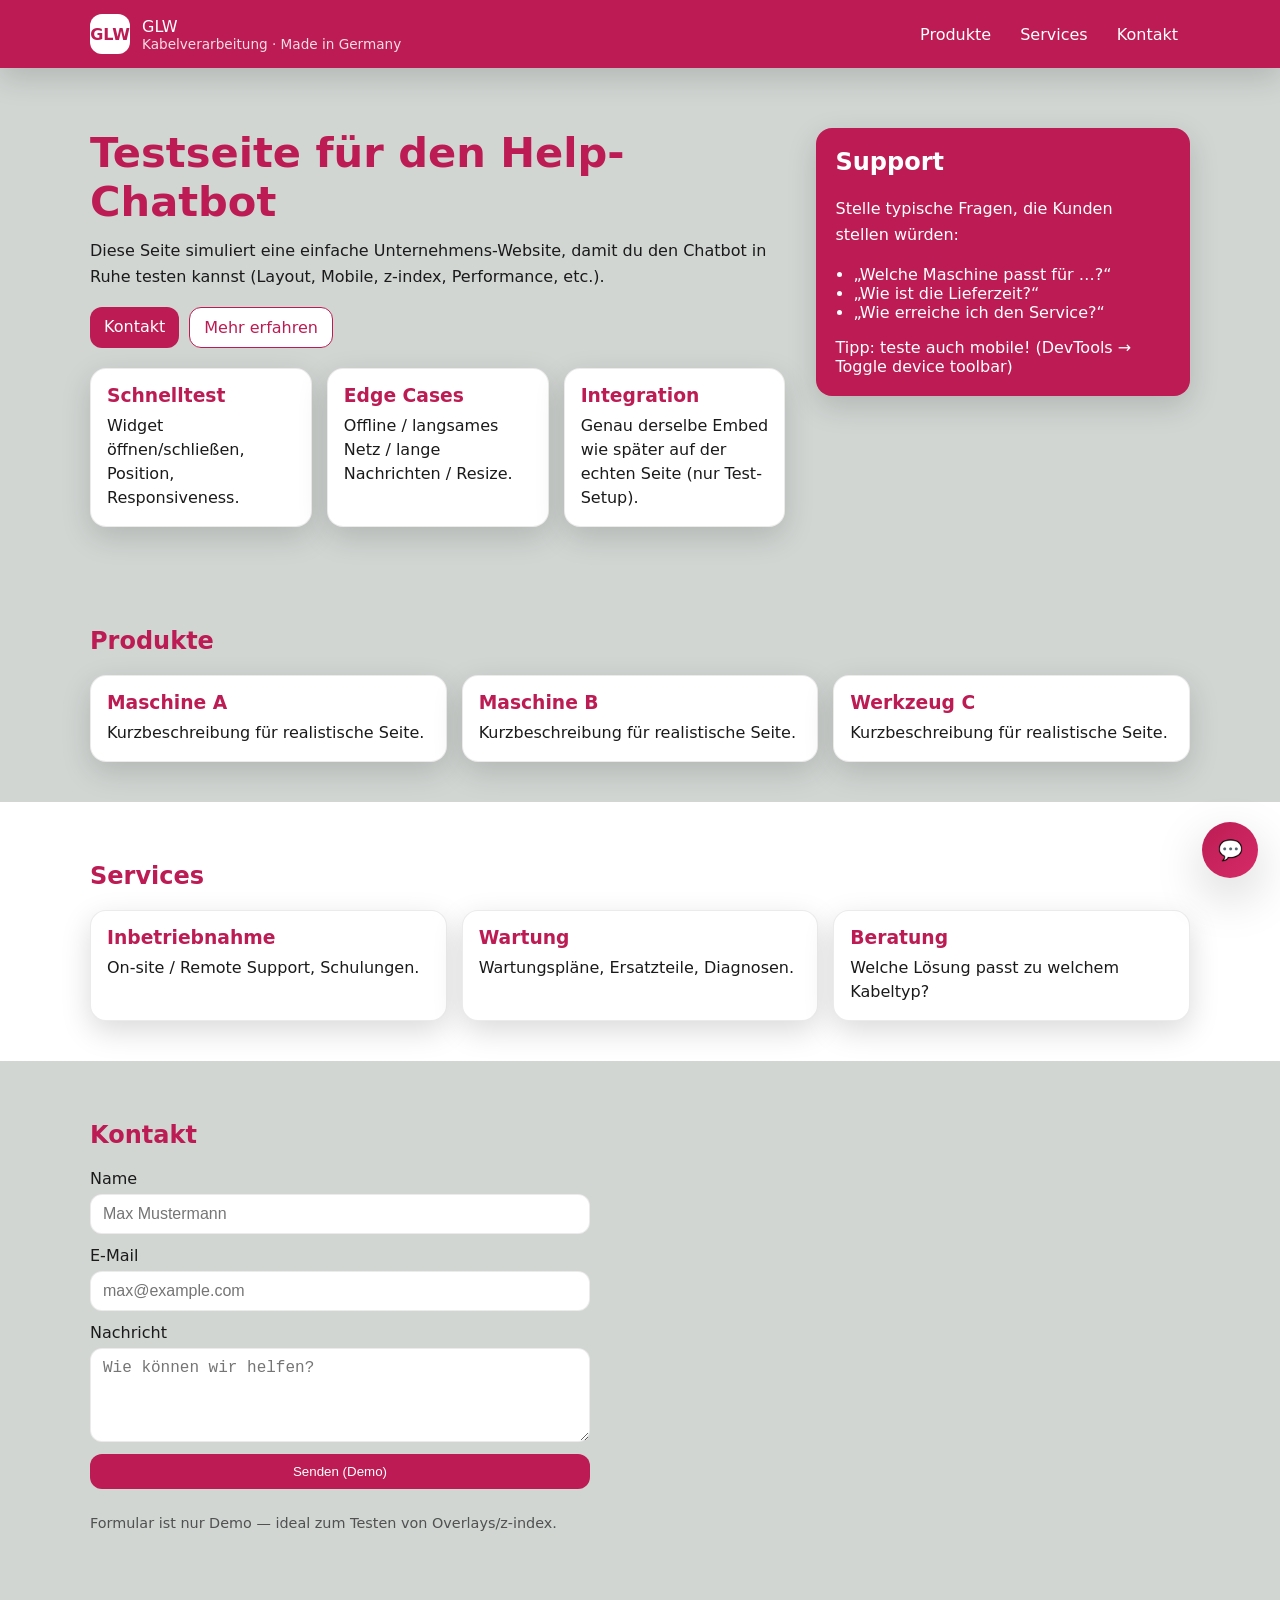
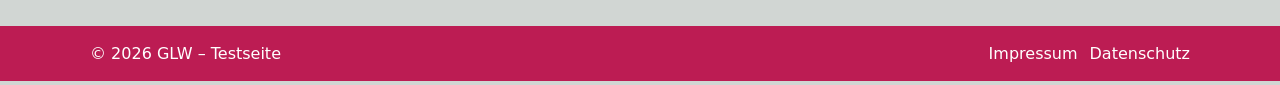
==== index.html @ 139de0b7 "Add files via upload Added all the required files: index.html widget.html style.css app.js favi" ====
<!doctype html>
<html lang="de">
<head>
  <meta charset="utf-8" />
  <meta name="viewport" content="width=device-width, initial-scale=1" />
  <title>GLW – Testseite</title>
  <meta name="description" content="Testseite zur Integration des Help-Chatbots." />

  <link rel="icon" href="favicon.ico" />
  <link rel="stylesheet" href="style.css" />
</head>

<body>
  <header class="header">
    <div class="container header__inner">
      <div class="brand">
        <div class="brand__logo">GLW</div>
        <div class="brand__text">
          <div class="brand__name">GLW</div>
          <div class="brand__tagline">Kabelverarbeitung · Made in Germany</div>
        </div>
      </div>

      <nav class="nav">
        <a href="#produkte">Produkte</a>
        <a href="#services">Services</a>
        <a href="#kontakt">Kontakt</a>
      </nav>
    </div>
  </header>

  <main>
    <section class="hero">
      <div class="container hero__inner">
        <div>
          <h1>Testseite für den Help-Chatbot</h1>
          <p>
            Diese Seite simuliert eine einfache Unternehmens-Website, damit du den Chatbot in Ruhe testen kannst
            (Layout, Mobile, z-index, Performance, etc.).
          </p>

          <div class="hero__actions">
            <a class="btn btn--primary" href="#kontakt">Kontakt</a>
            <a class="btn btn--ghost" href="#services">Mehr erfahren</a>
          </div>

          <div class="info-cards">
            <div class="card">
              <h3>Schnelltest</h3>
              <p>Widget öffnen/schließen, Position, Responsiveness.</p>
            </div>
            <div class="card">
              <h3>Edge Cases</h3>
              <p>Offline / langsames Netz / lange Nachrichten / Resize.</p>
            </div>
            <div class="card">
              <h3>Integration</h3>
              <p>Genau derselbe Embed wie später auf der echten Seite (nur Test-Setup).</p>
            </div>
          </div>
        </div>

        <aside class="hero__aside">
          <div class="panel">
            <h2>Support</h2>
            <p>Stelle typische Fragen, die Kunden stellen würden:</p>
            <ul>
              <li>„Welche Maschine passt für …?“</li>
              <li>„Wie ist die Lieferzeit?“</li>
              <li>„Wie erreiche ich den Service?“</li>
            </ul>

            <div class="note">
              Tipp: teste auch mobile! (DevTools → Toggle device toolbar)
            </div>
          </div>
        </aside>
      </div>
    </section>

    <section id="produkte" class="section">
      <div class="container">
        <h2>Produkte</h2>
        <div class="grid">
          <div class="card">
            <h3>Maschine A</h3>
            <p>Kurzbeschreibung für realistische Seite.</p>
          </div>
          <div class="card">
            <h3>Maschine B</h3>
            <p>Kurzbeschreibung für realistische Seite.</p>
          </div>
          <div class="card">
            <h3>Werkzeug C</h3>
            <p>Kurzbeschreibung für realistische Seite.</p>
          </div>
        </div>
      </div>
    </section>

    <section id="services" class="section section--alt">
      <div class="container">
        <h2>Services</h2>
        <div class="grid">
          <div class="card">
            <h3>Inbetriebnahme</h3>
            <p>On-site / Remote Support, Schulungen.</p>
          </div>
          <div class="card">
            <h3>Wartung</h3>
            <p>Wartungspläne, Ersatzteile, Diagnosen.</p>
          </div>
          <div class="card">
            <h3>Beratung</h3>
            <p>Welche Lösung passt zu welchem Kabeltyp?</p>
          </div>
        </div>
      </div>
    </section>

    <section id="kontakt" class="section">
      <div class="container">
        <h2>Kontakt</h2>
        <form class="form" onsubmit="return false;">
          <label>
            Name
            <input type="text" placeholder="Max Mustermann" />
          </label>
          <label>
            E-Mail
            <input type="email" placeholder="max@example.com" />
          </label>
          <label>
            Nachricht
            <textarea rows="4" placeholder="Wie können wir helfen?"></textarea>
          </label>
          <button class="btn btn--primary" type="submit" id="fakeSubmit">Senden (Demo)</button>
          <p class="form__hint">Formular ist nur Demo — ideal zum Testen von Overlays/z-index.</p>
        </form>
      </div>
    </section>
  </main>

  <footer class="footer">
    <div class="container footer__inner">
      <div>© <span id="year"></span> GLW – Testseite</div>
      <div class="footer__links">
        <a href="#">Impressum</a>
        <a href="#">Datenschutz</a>
      </div>
    </div>
  </footer>

  <script src="app.js"></script>

  <!-- ✅ Chatbot launcher (shows only a button until clicked) -->
  <button id="glw-chat-launcher" aria-label="Open help chat">💬</button>

  <script>
    (function () {
      const BTN_ID = "glw-chat-launcher";
      const IFRAME_ID = "glw-chat-iframe";

      const btn = document.getElementById(BTN_ID);

      // Style the floating button
      Object.assign(btn.style, {
        position: "fixed",
        right: "22px",
        bottom: "22px",
        width: "56px",
        height: "56px",
        borderRadius: "999px",
        border: "none",
        cursor: "pointer",
        zIndex: "999999",
        color: "#fff",
        fontSize: "20px",
        lineHeight: "1",
        boxShadow: "0 18px 50px rgba(2,6,23,.18)",
        background: "linear-gradient(135deg, #bc1c53, #d62b67)",
      });

      function openChat() {
        const iframe = document.createElement("iframe");
        iframe.id = IFRAME_ID;
        iframe.src = "/widget.html";
        iframe.title = "GLW Help Bot";
        iframe.setAttribute("allow", "clipboard-read; clipboard-write");

        const isMobile = window.matchMedia("(max-width: 520px)").matches;

        Object.assign(iframe.style, {
          position: "fixed",
          right: "22px",
          bottom: "90px",
          width: isMobile ? "calc(100vw - 24px)" : "392px",
          height: isMobile ? "70vh" : "568px",
          maxWidth: "calc(100vw - 44px)",
          maxHeight: "calc(100vh - 130px)",
          border: "0",
          borderRadius: "20px",
          zIndex: "999999",
          background: "transparent",
          boxShadow: "0 18px 50px rgba(2,6,23,.18)",

          /* ✅ IMPORTANT: prevent blank/grey panel while iframe loads */
          opacity: "0",
          transition: "opacity 180ms ease",
          pointerEvents: "none",
        });

        if (isMobile) {
          iframe.style.right = "12px";
          iframe.style.bottom = "84px";
        }

        iframe.onload = () => {
          iframe.style.opacity = "1";
          iframe.style.pointerEvents = "auto";
        };

        document.body.appendChild(iframe);

        btn.textContent = "✕";
        btn.setAttribute("aria-label", "Close help chat");
      }

      function closeChat() {
        const iframe = document.getElementById(IFRAME_ID);
        if (iframe) iframe.remove();
        btn.textContent = "💬";
        btn.setAttribute("aria-label", "Open help chat");
      }

      function toggleChat() {
        const iframe = document.getElementById(IFRAME_ID);
        if (iframe) closeChat();
        else openChat();
      }

      btn.addEventListener("click", toggleChat);

      // Optional: close when ESC pressed
      window.addEventListener("keydown", (e) => {
        if (e.key === "Escape") closeChat();
      });
    })();
  </script>
</body>
</html>
---- style.css ----
:root{
  --bg: #d1d6d3;
  --primary: #bc1c53;
  --primary-dark: #991645;
  --text-light: #ffffff;
  --text-dark: #1a1a1a;
  --card: #ffffff;
  --border: rgba(0,0,0,0.08);
  --shadow: 0 10px 30px rgba(0,0,0,0.15);
  --radius: 16px;
}

*{ box-sizing: border-box; }
html,body{ margin:0; padding:0; }

body{
  font-family: system-ui, -apple-system, Segoe UI, Roboto, Arial, sans-serif;
  background: var(--bg);
  color: var(--text-dark);
  min-height: 100vh;
}

a{ text-decoration:none; color: inherit; }

.container{
  width: min(1100px, calc(100% - 32px));
  margin: 0 auto;
}

/* HEADER */
.header{
  background: var(--primary);
  color: var(--text-light);
  position: sticky;
  top: 0;
  z-index: 50;
  box-shadow: var(--shadow);
}

.header__inner{
  display:flex;
  align-items:center;
  justify-content:space-between;
  padding:14px 0;
}

.brand{
  display:flex;
  align-items:center;
  gap:12px;
}

.brand__logo{
  width:40px;
  height:40px;
  border-radius:12px;
  background: var(--text-light);
  color: var(--primary);
  display:grid;
  place-items:center;
  font-weight:bold;
}

.brand__tagline{
  font-size:0.85rem;
  opacity:0.85;
}

.nav a{
  padding:8px 12px;
  border-radius:10px;
  transition:0.2s;
}

.nav a:hover{
  background: rgba(255,255,255,0.2);
}

/* HERO */
.hero{
  padding:60px 0 40px;
}

.hero__inner{
  display:grid;
  grid-template-columns: 1.3fr 0.7fr;
  gap:30px;
  align-items:start;
}

.hero h1{
  margin:0 0 12px;
  font-size:2.6rem;
  color: var(--primary);
}

.hero p{
  margin:0 0 18px;
  line-height:1.6;
}

.hero__actions{
  display:flex;
  gap:10px;
  flex-wrap:wrap;
  margin-bottom:20px;
}

/* BUTTONS */
.btn{
  padding:10px 14px;
  border-radius:12px;
  border:none;
  cursor:pointer;
  font-weight:500;
}

.btn--primary{
  background: var(--primary);
  color: var(--text-light);
}

.btn--primary:hover{
  background: var(--primary-dark);
}

.btn--ghost{
  background: #ffffff;
  border: 1px solid var(--primary);
  color: var(--primary);
}

.btn--ghost:hover{
  background: var(--primary);
  color: white;
}

/* CARDS */
.card{
  background: var(--card);
  border-radius: var(--radius);
  padding:16px;
  box-shadow: var(--shadow);
  border: 1px solid var(--border);
}

.card h3{
  margin:0 0 8px;
  color: var(--primary);
}

.card p{
  margin:0;
  line-height:1.5;
}

/* INFO CARDS GRID */
.info-cards,
.grid{
  display:grid;
  grid-template-columns: repeat(3, 1fr);
  gap:15px;
}

/* PANEL (RIGHT SIDE HERO) */
.panel{
  background: var(--primary);
  color: var(--text-light);
  padding:20px;
  border-radius: var(--radius);
  box-shadow: var(--shadow);
}

.panel h2{
  margin-top:0;
}

.panel ul{
  padding-left:18px;
}

/* SECTIONS */
.section{
  padding:40px 0;
}

.section--alt{
  background: #ffffff;
}

.section h2{
  margin-bottom:20px;
  color: var(--primary);
}

/* FORM */
.form{
  display:grid;
  gap:12px;
  max-width:500px;
}

label{
  display:grid;
  gap:6px;
}

input, textarea{
  padding:10px 12px;
  border-radius:12px;
  border:1px solid var(--border);
  font-size:1rem;
}

input:focus, textarea:focus{
  outline:none;
  border-color: var(--primary);
  box-shadow: 0 0 0 3px rgba(188,28,83,0.2);
}

.form__hint{
  font-size:0.9rem;
  opacity:0.7;
}

/* FOOTER */
.footer{
  background: var(--primary);
  color: var(--text-light);
  padding:18px 0;
  margin-top:40px;
}

.footer__inner{
  display:flex;
  justify-content:space-between;
  flex-wrap:wrap;
  gap:10px;
}

.footer__links{
  display:flex;
  gap:12px;
}

.footer__links a:hover{
  text-decoration:underline;
}

/* RESPONSIVE */
@media (max-width: 900px){
  .hero__inner{
    grid-template-columns: 1fr;
  }

  .info-cards,
  .grid{
    grid-template-columns: 1fr;
  }
}
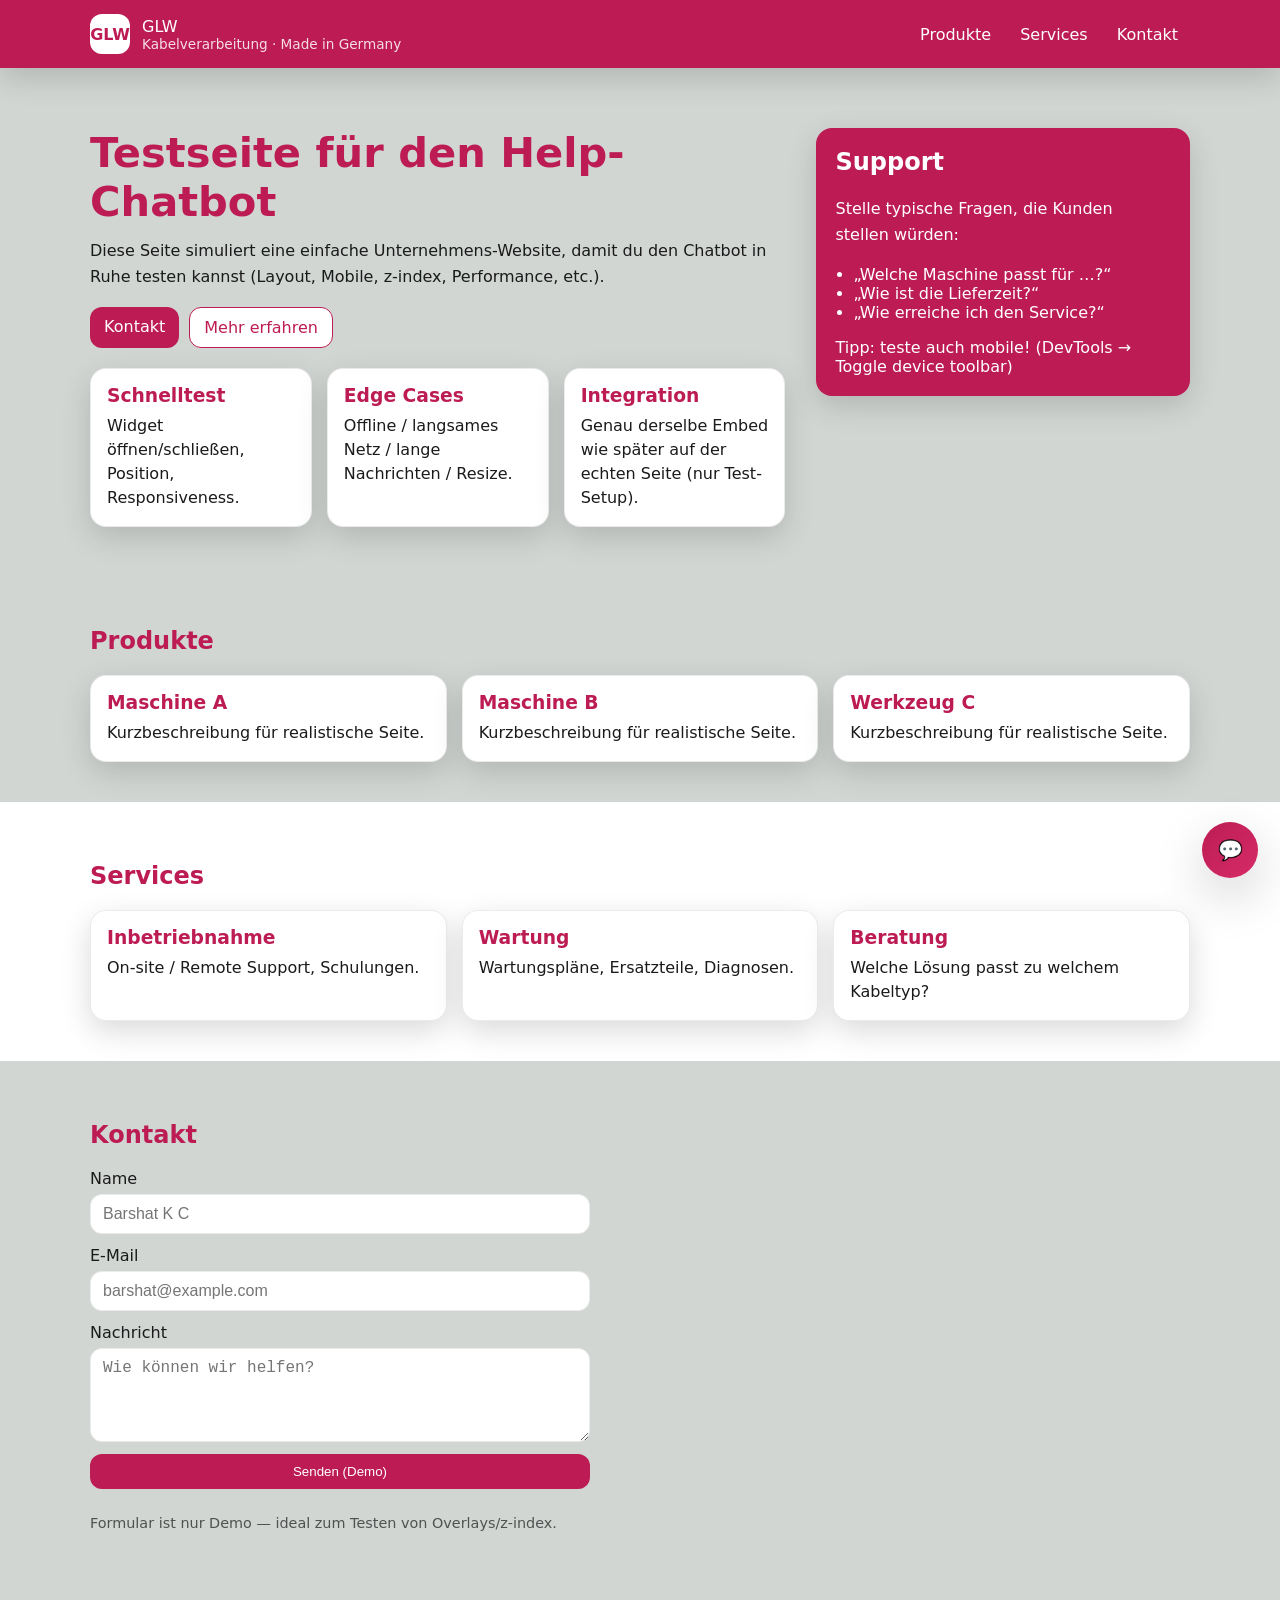
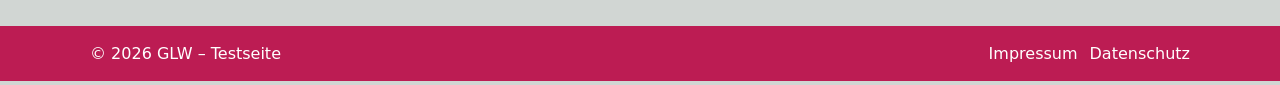
==== commit 8464f495: "Add files via upload Change of index.html" ====
--- a/index.html
+++ b/index.html
@@ -124,11 +124,11 @@
         <form class="form" onsubmit="return false;">
           <label>
             Name
-            <input type="text" placeholder="Max Mustermann" />
+            <input type="text" placeholder="Barshat K C" />
           </label>
           <label>
             E-Mail
-            <input type="email" placeholder="max@example.com" />
+            <input type="email" placeholder="barshat@example.com" />
           </label>
           <label>
             Nachricht
@@ -153,13 +153,14 @@
 
   <script src="app.js"></script>
 
-  <!-- ✅ Chatbot launcher (shows only a button until clicked) -->
+  <!-- ✅ Chatbot launcher -->
   <button id="glw-chat-launcher" aria-label="Open help chat">💬</button>
 
   <script>
     (function () {
       const BTN_ID = "glw-chat-launcher";
       const IFRAME_ID = "glw-chat-iframe";
+      const STORAGE_KEY = "GLW_API_BASE";
 
       const btn = document.getElementById(BTN_ID);
 
@@ -178,13 +179,76 @@
         fontSize: "20px",
         lineHeight: "1",
         boxShadow: "0 18px 50px rgba(2,6,23,.18)",
-        background: "linear-gradient(135deg, #bc1c53, #d62b67)",
+        background: "linear-gradient(135deg, #bc1c53, #d62b67)"
       });
+
+      function normalizeBaseUrl(u) {
+        if (!u) return "";
+        let url = String(u).trim();
+
+        if (!/^https?:\/\//i.test(url)) {
+          url = "https://" + url;
+        }
+
+        url = url.replace(/\/+$/, "");
+        url = url.replace(/\/chat$/i, "");
+
+        try {
+          const parsed = new URL(url);
+          return parsed.origin;
+        } catch {
+          return "";
+        }
+      }
+
+      // ✅ Read tunnel URL from:
+      // 1) ?api=https://xxxxx.trycloudflare.com   (sets localStorage)
+      // 2) localStorage (persists across reloads)
+      // 3) fallback local FastAPI
+      function getApiBase() {
+        const params = new URLSearchParams(window.location.search);
+        const apiFromUrl = params.get("api");
+
+        if (apiFromUrl) {
+          const base = normalizeBaseUrl(apiFromUrl);
+
+          if (base) {
+            localStorage.setItem(STORAGE_KEY, base);
+
+            // Remove ?api=... from visible browser URL after saving
+            window.history.replaceState({}, "", window.location.pathname);
+            return base;
+          }
+        }
+
+        const saved = normalizeBaseUrl(localStorage.getItem(STORAGE_KEY));
+        if (saved) return saved;
+
+        return "http://127.0.0.1:8000";
+      }
+
+      const apiBase = getApiBase();
+
+      // Optional helper: show current API base in console
+      console.log("[GLW HelpBot] API base:", apiBase);
+
+      function buildWidgetSrc() {
+        // ✅ IMPORTANT for GitHub Pages project sites:
+        // Use a relative path so it works at /glwtest/ (and locally).
+        //
+        // Pass apiBase to widget only if it's not local,
+        // so local dev keeps a clean URL.
+        const base = normalizeBaseUrl(apiBase);
+        const isLocal = base.startsWith("http://127.0.0.1") || base.startsWith("http://localhost");
+
+        if (isLocal) return "./widget.html";
+        return "./widget.html?api=" + encodeURIComponent(base);
+      }
 
       function openChat() {
         const iframe = document.createElement("iframe");
         iframe.id = IFRAME_ID;
-        iframe.src = "/widget.html";
+        iframe.src = buildWidgetSrc();
         iframe.title = "GLW Help Bot";
         iframe.setAttribute("allow", "clipboard-read; clipboard-write");
 
@@ -203,11 +267,9 @@
           zIndex: "999999",
           background: "transparent",
           boxShadow: "0 18px 50px rgba(2,6,23,.18)",
-
-          /* ✅ IMPORTANT: prevent blank/grey panel while iframe loads */
           opacity: "0",
           transition: "opacity 180ms ease",
-          pointerEvents: "none",
+          pointerEvents: "none"
         });
 
         if (isMobile) {
@@ -245,6 +307,19 @@
       window.addEventListener("keydown", (e) => {
         if (e.key === "Escape") closeChat();
       });
+
+      /******************************************************************
+       * ✅ How you use it:
+       *
+       * start.bat can still open:
+       * https://barshat10.github.io/glwtest/?api=https://xxxxx.trycloudflare.com
+       *
+       * This page saves it in localStorage, then immediately rewrites
+       * the visible browser URL to:
+       * https://barshat10.github.io/glwtest/
+       *
+       * After that, normal loads work until the tunnel changes again.
+       ******************************************************************/
     })();
   </script>
 </body>
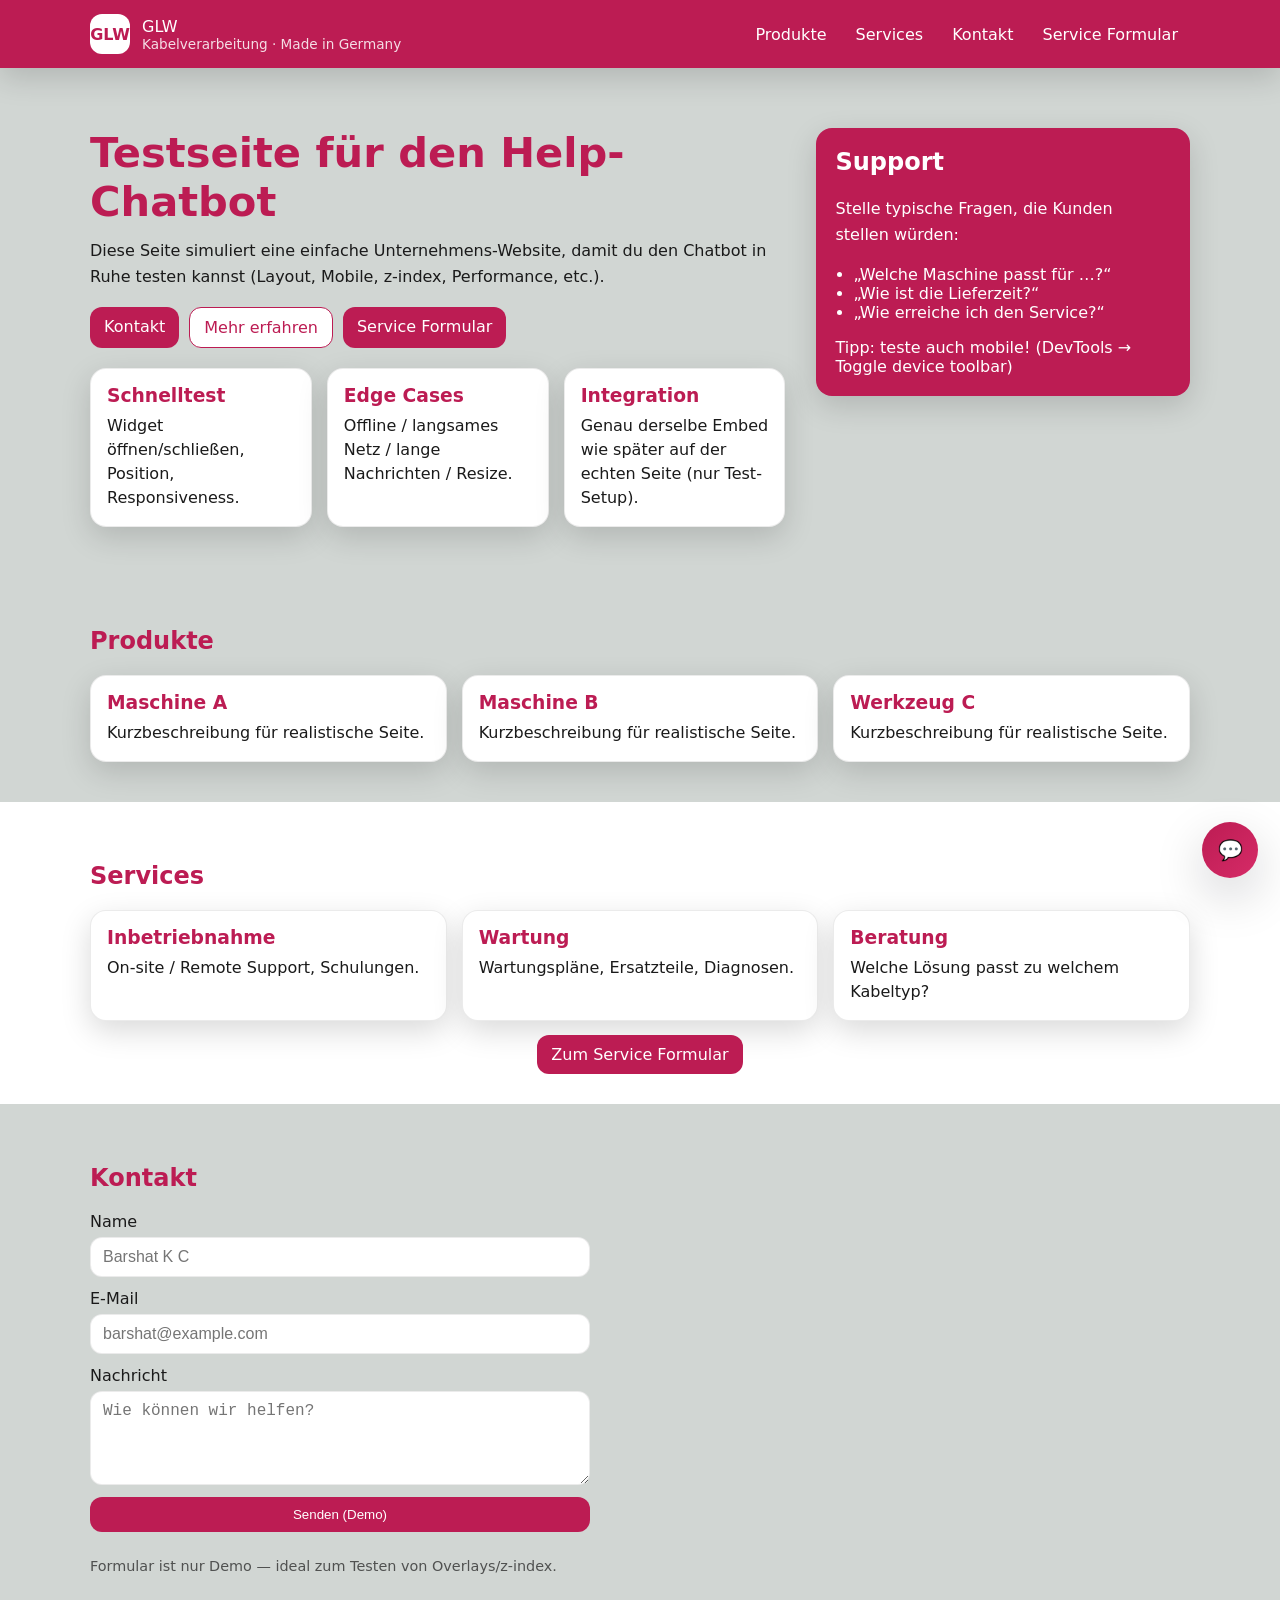
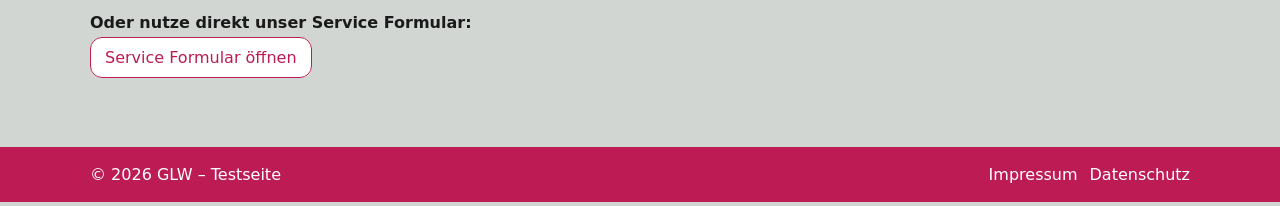
==== commit 5b47f277: "Add files via upload glwtest │ ├── index.html            # Main website page ├── style.css       " ====
--- a/index.html
+++ b/index.html
@@ -25,6 +25,7 @@
         <a href="#produkte">Produkte</a>
         <a href="#services">Services</a>
         <a href="#kontakt">Kontakt</a>
+        <a href="service-form.html">Service Formular</a>
       </nav>
     </div>
   </header>
@@ -42,6 +43,7 @@
           <div class="hero__actions">
             <a class="btn btn--primary" href="#kontakt">Kontakt</a>
             <a class="btn btn--ghost" href="#services">Mehr erfahren</a>
+            <a class="btn btn--primary" href="service-form.html">Service Formular</a>
           </div>
 
           <div class="info-cards">
@@ -114,6 +116,10 @@
             <h3>Beratung</h3>
             <p>Welche Lösung passt zu welchem Kabeltyp?</p>
           </div>
+        </div>
+
+        <div style="margin-top: 24px; text-align: center;">
+          <a class="btn btn--primary" href="service-form.html">Zum Service Formular</a>
         </div>
       </div>
     </section>
@@ -137,6 +143,11 @@
           <button class="btn btn--primary" type="submit" id="fakeSubmit">Senden (Demo)</button>
           <p class="form__hint">Formular ist nur Demo — ideal zum Testen von Overlays/z-index.</p>
         </form>
+
+        <div style="margin-top: 24px;">
+          <p><strong>Oder nutze direkt unser Service Formular:</strong></p>
+          <a class="btn btn--ghost" href="service-form.html">Service Formular öffnen</a>
+        </div>
       </div>
     </section>
   </main>
@@ -153,7 +164,7 @@
 
   <script src="app.js"></script>
 
-  <!-- ✅ Chatbot launcher -->
+  <!-- Chatbot launcher -->
   <button id="glw-chat-launcher" aria-label="Open help chat">💬</button>
 
   <script>
@@ -164,7 +175,6 @@
 
       const btn = document.getElementById(BTN_ID);
 
-      // Style the floating button
       Object.assign(btn.style, {
         position: "fixed",
         right: "22px",
@@ -201,10 +211,6 @@
         }
       }
 
-      // ✅ Read tunnel URL from:
-      // 1) ?api=https://xxxxx.trycloudflare.com   (sets localStorage)
-      // 2) localStorage (persists across reloads)
-      // 3) fallback local FastAPI
       function getApiBase() {
         const params = new URLSearchParams(window.location.search);
         const apiFromUrl = params.get("api");
@@ -214,8 +220,6 @@
 
           if (base) {
             localStorage.setItem(STORAGE_KEY, base);
-
-            // Remove ?api=... from visible browser URL after saving
             window.history.replaceState({}, "", window.location.pathname);
             return base;
           }
@@ -229,15 +233,9 @@
 
       const apiBase = getApiBase();
 
-      // Optional helper: show current API base in console
       console.log("[GLW HelpBot] API base:", apiBase);
 
       function buildWidgetSrc() {
-        // ✅ IMPORTANT for GitHub Pages project sites:
-        // Use a relative path so it works at /glwtest/ (and locally).
-        //
-        // Pass apiBase to widget only if it's not local,
-        // so local dev keeps a clean URL.
         const base = normalizeBaseUrl(apiBase);
         const isLocal = base.startsWith("http://127.0.0.1") || base.startsWith("http://localhost");
 
@@ -303,23 +301,9 @@
 
       btn.addEventListener("click", toggleChat);
 
-      // Optional: close when ESC pressed
       window.addEventListener("keydown", (e) => {
         if (e.key === "Escape") closeChat();
       });
-
-      /******************************************************************
-       * ✅ How you use it:
-       *
-       * start.bat can still open:
-       * https://barshat10.github.io/glwtest/?api=https://xxxxx.trycloudflare.com
-       *
-       * This page saves it in localStorage, then immediately rewrites
-       * the visible browser URL to:
-       * https://barshat10.github.io/glwtest/
-       *
-       * After that, normal loads work until the tunnel changes again.
-       ******************************************************************/
     })();
   </script>
 </body>
